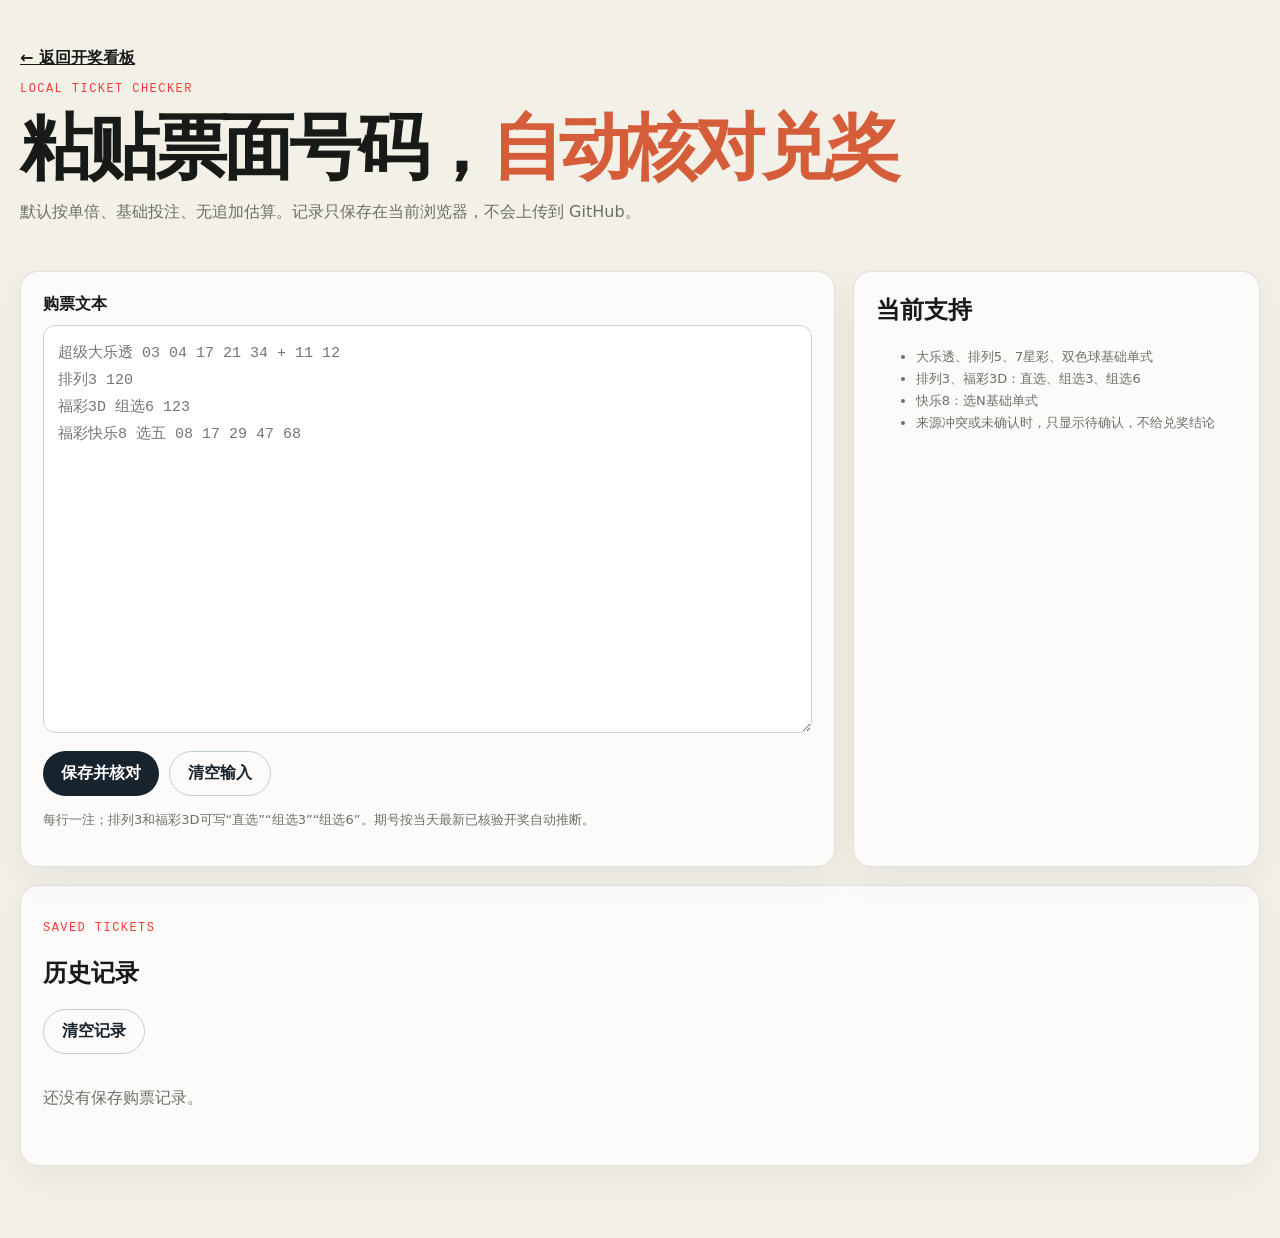
==== docs/check/index.html @ d13464f1 "feat: automate daily refresh and add ticket checker" ====
<!doctype html>
<html lang="zh-CN">
<head>
  <meta charset="utf-8">
  <meta name="viewport" content="width=device-width, initial-scale=1">
  <title>兑奖核对｜体彩号码实验室</title>
  <link rel="stylesheet" href="../assets/css/app.css">
  <link rel="stylesheet" href="./check.css">
</head>
<body>
  <main class="shell check-shell">
    <header class="check-hero">
      <a class="back-link" href="../">← 返回开奖看板</a>
      <p class="section-label">LOCAL TICKET CHECKER</p>
      <h1>粘贴票面号码，<em>自动核对兑奖</em></h1>
      <p>默认按单倍、基础投注、无追加估算。记录只保存在当前浏览器，不会上传到 GitHub。</p>
    </header>
    <section class="checker-grid">
      <form id="ticket-form" class="panel">
        <label for="ticket-input">购票文本</label>
        <textarea id="ticket-input" rows="14" placeholder="超级大乐透 03 04 17 21 34 + 11 12&#10;排列3 120&#10;福彩3D 组选6 123&#10;福彩快乐8 选五 08 17 29 47 68"></textarea>
        <div class="form-actions"><button type="submit">保存并核对</button><button id="clear-input" type="button" class="ghost">清空输入</button></div>
        <p class="hint">每行一注；排列3和福彩3D可写“直选”“组选3”“组选6”。期号按当天最新已核验开奖自动推断。</p>
      </form>
      <section class="panel rules"><h2>当前支持</h2><ul><li>大乐透、排列5、7星彩、双色球基础单式</li><li>排列3、福彩3D：直选、组选3、组选6</li><li>快乐8：选N基础单式</li><li>来源冲突或未确认时，只显示待确认，不给兑奖结论</li></ul></section>
    </section>
    <section class="panel"><div class="section-head"><div><p class="section-label">SAVED TICKETS</p><h2>历史记录</h2></div><button id="clear-history" class="ghost" type="button">清空记录</button></div><div id="results" class="results"></div></section>
  </main>
  <script src="./check.js"></script>
</body>
</html>
---- docs/assets/css/app.css ----
:root {
  --ink: #171a17;
  --paper: #f3f0e8;
  --card: rgba(255,255,255,.72);
  --muted: #6b7069;
  --line: rgba(23,26,23,.16);
  --red: #ed3f36;
  --blue: #225bd6;
  --acid: #dfff54;
  --ticai-accent: #225bd6;
  --ticai-soft: rgba(34,91,214,.10);
  --fucai-accent: #d34b2f;
  --fucai-soft: rgba(211,75,47,.11);
}

* { box-sizing: border-box; }
html { scroll-behavior: smooth; }
body {
  margin: 0;
  color: var(--ink);
  background: var(--paper);
  font-family: "Noto Sans SC", system-ui, sans-serif;
  min-height: 100vh;
  overflow-x: hidden;
}

button, a { font: inherit; }
.sr-only { position: absolute; width: 1px; height: 1px; padding: 0; margin: -1px; overflow: hidden; clip: rect(0, 0, 0, 0); white-space: nowrap; border: 0; }
.ambient { position: fixed; z-index: -1; border-radius: 999px; filter: blur(90px); opacity: .25; }
.ambient-a { width: 420px; height: 420px; background: #ff755d; top: -120px; right: -100px; }
.ambient-b { width: 500px; height: 500px; background: #80a7ff; bottom: 5%; left: -260px; }
.shell { width: min(1280px, calc(100% - 40px)); margin: 0 auto; }

.hero { padding: 30px 0 54px; border-bottom: 1px solid var(--line); }
.hero-top { display: flex; align-items: center; justify-content: space-between; gap: 24px; }
.brand { display: flex; align-items: center; gap: 12px; font: 500 12px/1 "DM Mono", monospace; letter-spacing: .15em; }
.brand-mark { display: grid; place-items: center; width: 31px; height: 31px; color: white; background: var(--ink); border-radius: 50%; font: 900 16px/1 "Noto Sans SC"; }
.theme-nav { display: flex; flex-wrap: wrap; justify-content: flex-end; gap: 9px; }
.theme-nav a { padding: 11px 15px; color: var(--ink); background: rgba(255,255,255,.62); border: 1px solid var(--line); border-radius: 10px; text-decoration: none; font-size: 13px; font-weight: 800; transition: color .18s, background .18s, border-color .18s, transform .18s; }
.theme-nav a[href*="fc3d"], .theme-nav a[href*="ssq"], .theme-nav a[href*="kl8"] { border-color: rgba(211,75,47,.34); }
.theme-nav a[href*="dlt"], .theme-nav a[href*="pl3"], .theme-nav a[href*="pl5"], .theme-nav a[href*="qxc"] { border-color: rgba(34,91,214,.32); }
.theme-nav a[href*="fc3d"]:hover, .theme-nav a[href*="ssq"]:hover, .theme-nav a[href*="kl8"]:hover { color: white; background: var(--fucai-accent); border-color: var(--fucai-accent); transform: translateY(-2px); }
.theme-nav a[href*="dlt"]:hover, .theme-nav a[href*="pl3"]:hover, .theme-nav a[href*="pl5"]:hover, .theme-nav a[href*="qxc"]:hover { color: white; background: var(--ticai-accent); border-color: var(--ticai-accent); transform: translateY(-2px); }
.theme-nav a:hover { color: white; background: var(--blue); border-color: var(--blue); transform: translateY(-2px); }
.theme-nav a:focus-visible { outline: 3px solid var(--blue); outline-offset: 2px; }
.hero-grid { display: grid; grid-template-columns: 1.55fr .7fr; align-items: end; gap: 80px; margin-top: 54px; }
.kicker, .section-label { font: 500 12px/1.4 "DM Mono", monospace; letter-spacing: .12em; color: var(--red); }
h1 { margin: 15px 0 0; font-size: clamp(48px, 7.4vw, 104px); line-height: .98; letter-spacing: -.065em; font-weight: 900; }
h1 em { color: var(--blue); font-style: normal; }
.hero-aside { font-size: 15px; line-height: 1.8; color: var(--muted); padding-bottom: 6px; }
.hero-aside p:first-child { color: var(--ink); font-weight: 700; }
.sync-pill { display: inline-flex; align-items: center; gap: 9px; margin-top: 12px; padding: 8px 12px; border: 1px solid var(--line); border-radius: 99px; font: 500 11px/1 "DM Mono", monospace; }
.sync-pill span { width: 7px; height: 7px; background: #28a66a; border-radius: 50%; box-shadow: 0 0 0 4px rgba(40,166,106,.12); }

.number-roller { display: grid; grid-template-columns: .82fr 1.18fr; gap: 56px; align-items: stretch; padding: 42px 0; border-bottom: 1px solid var(--line); }
.roller-copy { display: flex; flex-direction: column; justify-content: center; padding: 12px 0; }
.roller-copy h2 { margin: 14px 0 18px; font-size: clamp(38px, 5vw, 70px); line-height: 1.02; letter-spacing: -.055em; }
.roller-copy > p:last-child { max-width: 410px; margin: 0; color: var(--muted); font-size: 14px; line-height: 1.8; }
.roller-machine { position: relative; overflow: hidden; padding: 22px; color: var(--ink); background: var(--card); border: 1px solid var(--line); border-radius: 22px; box-shadow: 0 20px 60px rgba(40,38,30,.06); backdrop-filter: blur(18px); }
.roller-machine::after { content: ""; position: absolute; width: 210px; height: 210px; right: -80px; top: -110px; border-radius: 50%; background: #ff755d; filter: blur(42px); opacity: .24; pointer-events: none; }
.roller-topline { position: relative; z-index: 1; display: flex; align-items: center; justify-content: space-between; color: var(--muted); font: 500 10px/1 "DM Mono", monospace; letter-spacing: .13em; }
.roller-light { width: 8px; height: 8px; background: #28a66a; border-radius: 50%; box-shadow: 0 0 0 5px rgba(40,166,106,.12); }
.digit-window { position: relative; z-index: 1; display: grid; grid-template-columns: repeat(3, minmax(0,1fr)); gap: 12px; margin: 25px 0 18px; }
.digit { position: relative; display: grid; place-items: center; min-width: 0; aspect-ratio: 1 / 1.05; overflow: hidden; color: var(--blue); background: rgba(255,255,255,.8); border: 1px solid var(--line); border-radius: 14px; font: 500 clamp(54px, 8vw, 102px)/1 "DM Mono", monospace; font-variant-numeric: tabular-nums; box-shadow: inset 0 -8px 20px rgba(34,91,214,.045); }
.digit::before, .digit::after { content: ""; position: absolute; left: 0; width: 100%; height: 1px; background: rgba(23,26,23,.11); }
.digit::before { top: 13%; }
.digit::after { bottom: 13%; }
.digit.spinning { color: var(--red); animation: digit-pulse .12s linear infinite alternate; }
.roll-button { position: relative; z-index: 1; display: flex; align-items: center; justify-content: space-between; width: 100%; padding: 15px 17px; color: white; background: var(--blue); border: 0; border-radius: 10px; cursor: pointer; font-weight: 900; transition: transform .18s, background .18s; }
.roll-button:hover { transform: translateY(-2px); background: var(--ink); }
.roll-button:focus-visible { outline: 3px solid var(--ink); outline-offset: 3px; }
.roll-button:disabled { cursor: wait; transform: none; opacity: .72; }
.roller-note { position: relative; z-index: 1; margin: 13px 0 0; color: var(--muted); text-align: center; font: 500 10px/1.4 "DM Mono", monospace; letter-spacing: .08em; }
@keyframes digit-pulse { from { transform: translateY(-2px); opacity: .62; } to { transform: translateY(2px); opacity: 1; } }

.notice { margin: 22px 0; padding: 13px 16px; border: 1px solid var(--line); border-radius: 10px; color: var(--muted); font-size: 13px; }
.daily-results { padding: 42px 0; border-bottom: 1px solid var(--line); }
.daily-results-head { display: flex; align-items: end; justify-content: space-between; gap: 24px; margin-bottom: 20px; }
.daily-results-head h2 { margin: 10px 0 0; font-size: clamp(34px, 4.8vw, 62px); line-height: 1.05; letter-spacing: -.055em; }
.daily-results-list { display: grid; grid-template-columns: repeat(3, minmax(0, 1fr)); gap: 10px; }
.daily-result { display: grid; grid-template-columns: 1fr auto; gap: 8px 12px; align-items: center; padding: 17px 18px; background: var(--card); border: 1px solid var(--line); border-radius: 13px; }
.daily-result-name { font-size: 13px; font-weight: 900; }
.daily-result-value { grid-column: 1 / 3; min-width: 0; font: 500 17px/1.4 "DM Mono", monospace; letter-spacing: .04em; white-space: normal; overflow-wrap: anywhere; word-break: break-word; }
.daily-result-copy { grid-column: 2; grid-row: 1; padding: 4px 0; color: var(--blue); background: none; border: 0; cursor: pointer; font-size: 12px; font-weight: 800; }
.daily-result-copy:hover { color: var(--red); }
.draw-board { padding: 42px 0; border-bottom: 1px solid var(--line); }
.draw-board-head { display: flex; align-items: end; justify-content: space-between; gap: 24px; margin-bottom: 20px; }
.draw-board-head h2 { margin: 10px 0 0; font-size: clamp(34px, 4.8vw, 62px); line-height: 1.05; letter-spacing: -.055em; }
.draw-board-note { max-width: 430px; margin: 0; color: var(--muted); font-size: 13px; line-height: 1.75; }
.draw-board-legend { display: flex; flex-wrap: wrap; gap: 12px; margin: 14px 0 20px; color: var(--muted); font: 700 11px/1.3 "DM Mono", monospace; }
.draw-board-legend span { display: inline-flex; align-items: center; gap: 6px; }
.legend-dot { width: 8px; height: 8px; border-radius: 50%; }
.legend-ticai { background: var(--ticai-accent); }
.legend-fucai { background: var(--fucai-accent); }
.legend-today { background: var(--red); }
.draw-board-table-wrap { overflow-x: auto; background: var(--card); border: 1px solid var(--line); border-radius: 14px; }
.draw-board-table { width: 100%; min-width: 760px; border-collapse: collapse; }
.draw-board-table th, .draw-board-table td { padding: 16px 18px; text-align: left; border-bottom: 1px solid var(--line); }
.draw-board-table th { color: var(--muted); background: rgba(23,26,23,.035); font: 700 10px/1.3 "DM Mono", monospace; letter-spacing: .08em; }
.draw-board-table tbody tr:last-child td { border-bottom: 0; }
.draw-board-table tbody tr { transition: background .18s; }
.draw-board-table tbody tr:hover { background: rgba(26,95,255,.045); }
.draw-board-table tbody tr.sector-fucai:hover { background: var(--fucai-soft); }
.draw-board-game { display: grid; gap: 8px; color: inherit; text-decoration: none; }
.draw-board-game strong { font-size: 16px; }
.draw-board-index { color: var(--red); font: 500 10px/1 "DM Mono", monospace; letter-spacing: .1em; }
.draw-board-table time { color: var(--blue); font-size: 14px; font-weight: 900; line-height: 1.5; }
.draw-board-table tr.sector-fucai time { color: var(--fucai-accent); }
.draw-board-table tr.sector-ticai time { color: var(--ticai-accent); }
.draw-board-table .is-today-draw { background: rgba(26,95,255,.06); }
.draw-time-tags { display: flex; flex-wrap: wrap; align-items: center; gap: 6px; margin-bottom: 7px; }
.draw-sector-badge, .draw-today-badge { display: inline-block; padding: 4px 7px; border-radius: 999px; color: #fff; font: 800 10px/1 "DM Mono", monospace; letter-spacing: .04em; vertical-align: middle; }
.draw-sector-badge { background: var(--ticai-accent); }
.sector-fucai .draw-sector-badge { background: var(--fucai-accent); }
.draw-today-badge { background: var(--red); }
.draw-board-issue { font: 700 13px/1.4 "DM Mono", monospace; }
.draw-board-schedule { color: var(--muted); font-size: 11px; }
.draw-board-refresh { margin: 10px 2px 0; color: var(--muted); font-size: 11px; }
.games { display: grid; grid-template-columns: repeat(2, minmax(0, 1fr)); grid-auto-rows: 1fr; gap: 14px; padding-bottom: 54px; }
.game-card { display: flex; flex-direction: column; min-width: 0; background: var(--card); border: 1px solid var(--line); border-radius: 18px; overflow: hidden; backdrop-filter: blur(18px); box-shadow: 0 20px 60px rgba(40,38,30,.04); }
.game-card { border-top: 4px solid var(--ticai-accent); }
.game-card.sector-fucai { border-top-color: var(--fucai-accent); }
.game-card.sector-ticai .game-head { background: linear-gradient(135deg, var(--ticai-soft), transparent 65%); }
.game-card.sector-fucai .game-head { background: linear-gradient(135deg, var(--fucai-soft), transparent 65%); }
.game-head { padding: 22px; border-bottom: 1px solid var(--line); }
.game-index { display: flex; justify-content: space-between; color: var(--muted); font: 500 11px/1 "DM Mono", monospace; }
.game-head h2 { margin: 28px 0 8px; font-size: 27px; letter-spacing: -.04em; }
.draw-time { display: grid; grid-template-columns: auto 1fr; align-items: center; gap: 5px 10px; margin: 0; color: var(--blue); }
.game-card.sector-ticai .draw-time, .game-card.sector-ticai .detail-link span { color: var(--ticai-accent); }
.game-card.sector-fucai .draw-time, .game-card.sector-fucai .detail-link span { color: var(--fucai-accent); }
.game-card.sector-ticai .draw-time::before { background: var(--ticai-accent); }
.game-card.sector-fucai .draw-time::before { background: var(--fucai-accent); }
.draw-time::before { content: ""; width: 7px; height: 7px; border-radius: 50%; background: var(--blue); }
.draw-time > .draw-sector-badge, .draw-time > .draw-today-badge { grid-column: 2; justify-self: start; }
.draw-time span:first-child { grid-column: 2; color: var(--muted); font-size: 10px; font-weight: 700; letter-spacing: .08em; }
.draw-time time { grid-column: 2; font-size: 14px; font-weight: 900; }
.schedule { margin: 7px 0 0 14px; color: var(--muted); font-size: 11px; }
.detail-link { display: inline-flex; align-items: center; gap: 6px; margin: 14px 0 0 14px; color: var(--ink); font-size: 12px; font-weight: 700; text-decoration: none; border-bottom: 1px solid var(--ink); }
.detail-link span { color: var(--blue); }
.detail-link:hover { color: var(--blue); border-color: var(--blue); }
.latest { margin-top: 20px; padding: 14px; background: rgba(23,26,23,.045); border-radius: 10px; }
.meta { color: var(--muted); font-size: 11px; }
.latest-number { margin-top: 7px; font: 500 17px/1.4 "DM Mono", monospace; letter-spacing: .04em; }
.candidates { padding: 9px 22px 6px; }
.candidate { display: grid; grid-template-columns: 27px minmax(0,1fr) auto; align-items: center; gap: 7px; padding: 14px 0; border-bottom: 1px solid var(--line); }
.candidate:last-child { border: 0; }
.rank { color: var(--muted); font: 500 11px/1 "DM Mono", monospace; }
.candidate-main { display: grid; gap: 5px; min-width: 0; }
.candidate-number { overflow: hidden; text-overflow: ellipsis; white-space: nowrap; font: 500 15px/1.3 "DM Mono", monospace; letter-spacing: .015em; }
.candidate-label { color: var(--muted); font-size: 10px; }
.score { color: var(--red); font: 500 11px/1 "DM Mono", monospace; white-space: nowrap; }
.copy-one { grid-column: 2 / 4; justify-self: start; padding: 0; color: var(--muted); background: none; border: 0; cursor: pointer; font-size: 11px; transition: color .2s; }
.copy-one:hover { color: var(--blue); }
.copy-all { min-height: 58px; margin: auto 22px 22px; padding: 17px 20px; border: 1px solid var(--ink); border-radius: 12px; color: white; background: var(--ink); cursor: pointer; font-size: 16px; font-weight: 900; transition: transform .18s, background .18s; }
.copy-all:hover { transform: translateY(-2px); background: var(--blue); border-color: var(--blue); }

.method { display: grid; grid-template-columns: 1fr 1fr; gap: 80px; padding: 72px 0; border-top: 1px solid var(--line); }
.method h2 { margin: 18px 0 0; font-size: clamp(36px, 5vw, 68px); line-height: 1.05; letter-spacing: -.055em; }
.method > div:last-child { color: var(--muted); line-height: 1.8; }
.source-line { font-size: 13px; }
.sources { display: flex; flex-wrap: wrap; gap: 8px; margin-top: 20px; }
.sources a { padding: 7px 10px; color: var(--ink); border: 1px solid var(--line); border-radius: 99px; font-size: 11px; text-decoration: none; }
.sources a:hover { border-color: var(--blue); color: var(--blue); }
footer { display: flex; justify-content: space-between; padding: 24px 0 36px; border-top: 1px solid var(--line); color: var(--muted); font-size: 11px; }
.toast { position: fixed; right: 22px; bottom: 22px; z-index: 5; padding: 12px 16px; color: white; background: var(--ink); border-radius: 9px; opacity: 0; transform: translateY(10px); pointer-events: none; transition: .2s; font-size: 13px; }
.toast.show { opacity: 1; transform: translateY(0); }

@media (max-width: 920px) {
  .hero-top { align-items: flex-start; flex-direction: column; }
  .theme-nav { width: 100%; display: grid; grid-template-columns: repeat(4, minmax(0, 1fr)); }
  .theme-nav a { text-align: center; }
  .hero-grid, .number-roller, .method { grid-template-columns: 1fr; gap: 32px; }
  .games { grid-template-columns: 1fr; }
  .daily-results-list { grid-template-columns: repeat(2, minmax(0, 1fr)); }
}
@media (max-width: 560px) {
  .shell { width: min(100% - 24px, 1280px); }
  .hero { padding-top: 18px; }
  .theme-nav { grid-template-columns: repeat(2, minmax(0, 1fr)); }
  .hero-grid { margin-top: 42px; }
  h1 { font-size: 49px; }
  .number-roller { padding: 34px 0; gap: 24px; }
  .draw-board-head { display: block; }
  .draw-board-note { margin-top: 12px; }
  .daily-results-head { display: block; }
  .daily-results-list { grid-template-columns: 1fr; }
  .draw-board-table th, .draw-board-table td { padding: 14px; }
  .roller-copy h2 { font-size: 42px; }
  .roller-machine { padding: 16px; border-radius: 17px; }
  .digit-window { gap: 8px; margin-top: 20px; }
  .digit { border-radius: 10px; font-size: clamp(52px, 20vw, 84px); }
  .candidate { grid-template-columns: 22px minmax(0,1fr) auto; }
  .candidate-number { font-size: 13px; }
  footer { gap: 20px; }
}

@media (prefers-reduced-motion: reduce) {
  .digit.spinning { animation: none; }
  .roll-button { transition: none; }
}
---- docs/check/check.css ----
.check-shell{padding-bottom:72px}.check-hero{padding:48px 0 28px}.check-hero h1{font-size:clamp(34px,6vw,72px);margin:14px 0}.check-hero em{color:var(--accent,#d65d3a);font-style:normal}.check-hero p:not(.section-label){max-width:680px;color:var(--muted);line-height:1.8}.back-link{color:var(--ink);font-weight:700}.checker-grid{display:grid;grid-template-columns:2fr 1fr;gap:18px;margin-bottom:18px}.panel{background:rgba(255,255,255,.72);border:1px solid rgba(20,30,40,.12);border-radius:18px;padding:22px;box-shadow:0 12px 35px rgba(20,30,40,.06)}label{display:block;font-weight:800;margin-bottom:10px}textarea{width:100%;box-sizing:border-box;border:1px solid #ccd3d8;border-radius:12px;padding:14px;font:15px/1.8 'DM Mono',monospace;resize:vertical;background:#fff}.form-actions{display:flex;gap:10px;margin-top:14px}button{border:0;border-radius:999px;padding:11px 18px;background:#17232d;color:#fff;font-weight:800;cursor:pointer}.ghost{background:transparent;color:#17232d;border:1px solid #c6cdd1}.hint,.rules li{color:var(--muted);line-height:1.7;font-size:13px}.rules h2{margin-top:0}.results{display:grid;gap:12px}.ticket-card{border:1px solid #dce1e4;border-radius:14px;padding:16px;background:#fff}.ticket-card.pending{border-color:#dfb74b;background:#fffaf0}.ticket-card.win{border-color:#68ad84;background:#f4fff7}.ticket-head{display:flex;justify-content:space-between;gap:12px;align-items:center}.ticket-name{font-weight:900}.ticket-status{font-weight:900}.ticket-meta{color:var(--muted);font-size:13px;margin:7px 0}.ticket-money{font-size:24px;font-weight:900}.ticket-detail{font-size:13px;color:var(--muted)}.empty{color:var(--muted);padding:18px 0}@media(max-width:760px){.checker-grid{grid-template-columns:1fr}.ticket-head{align-items:flex-start;flex-direction:column}}
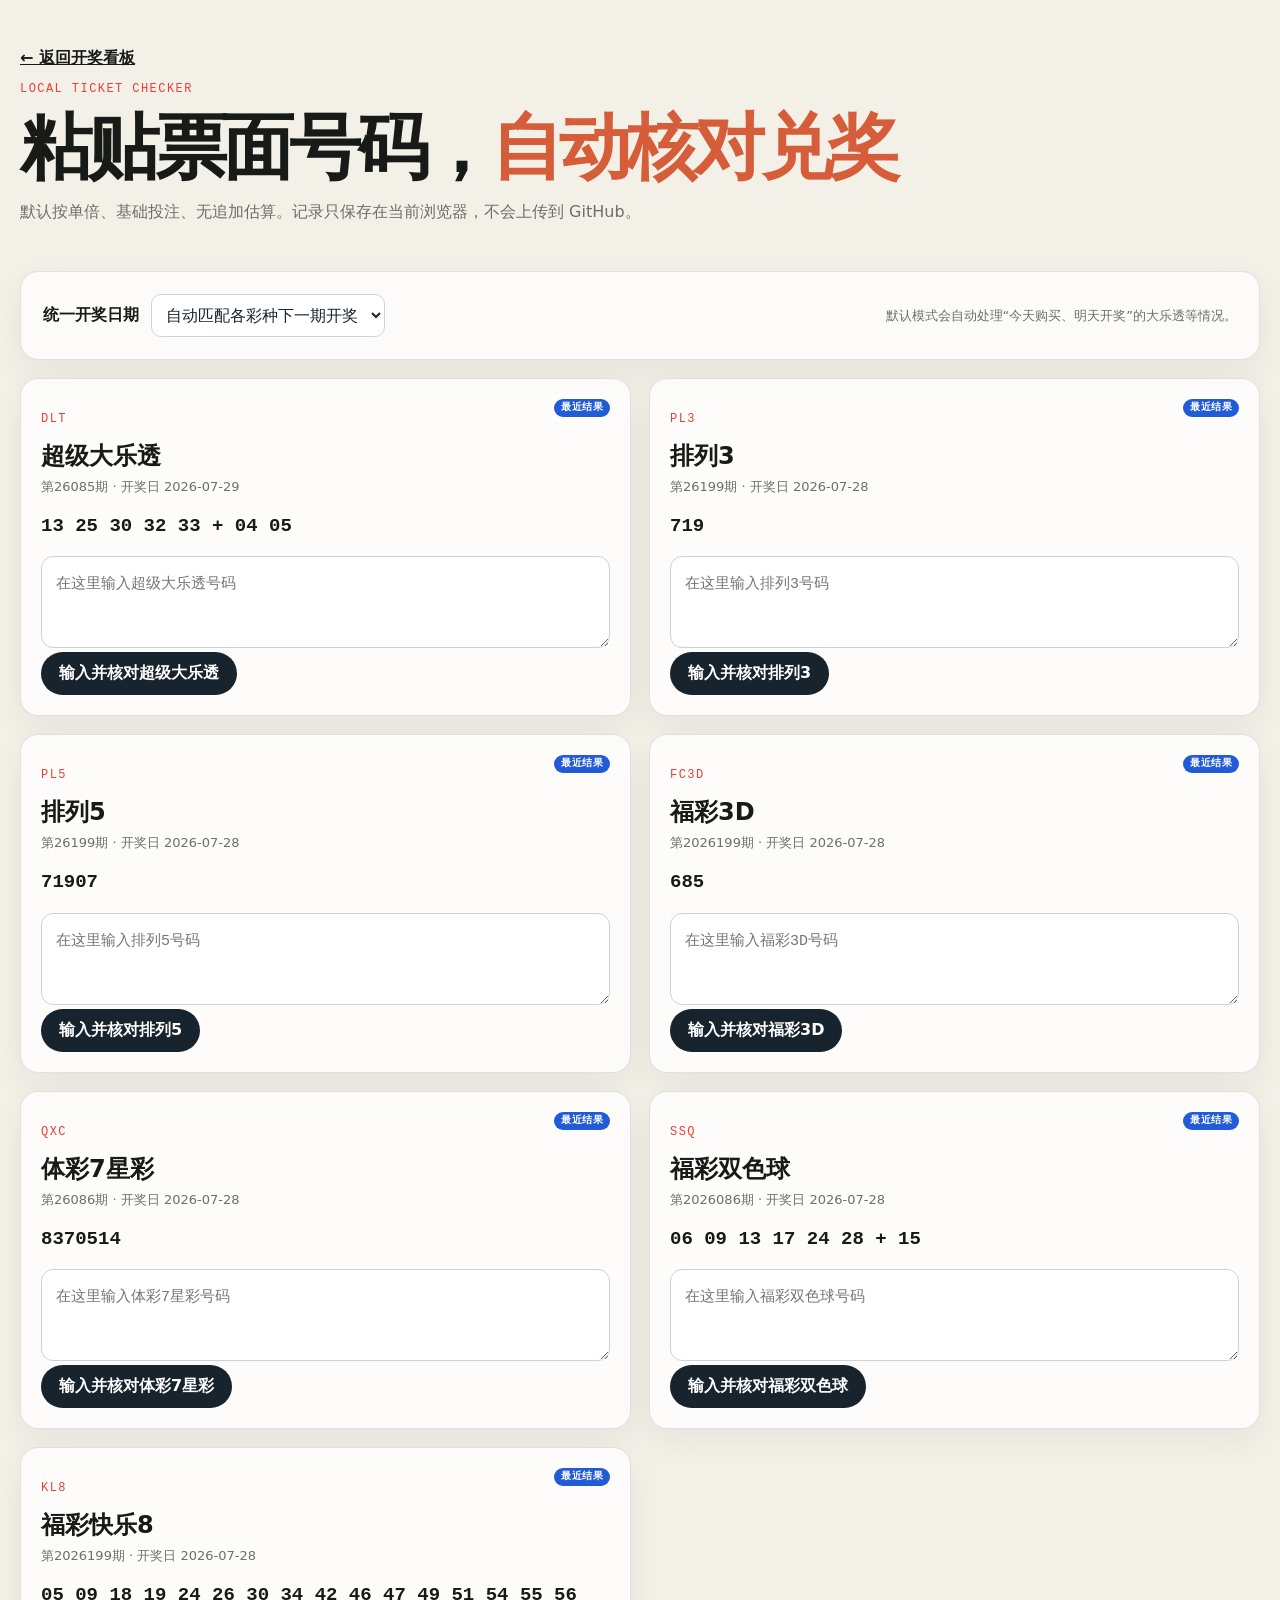
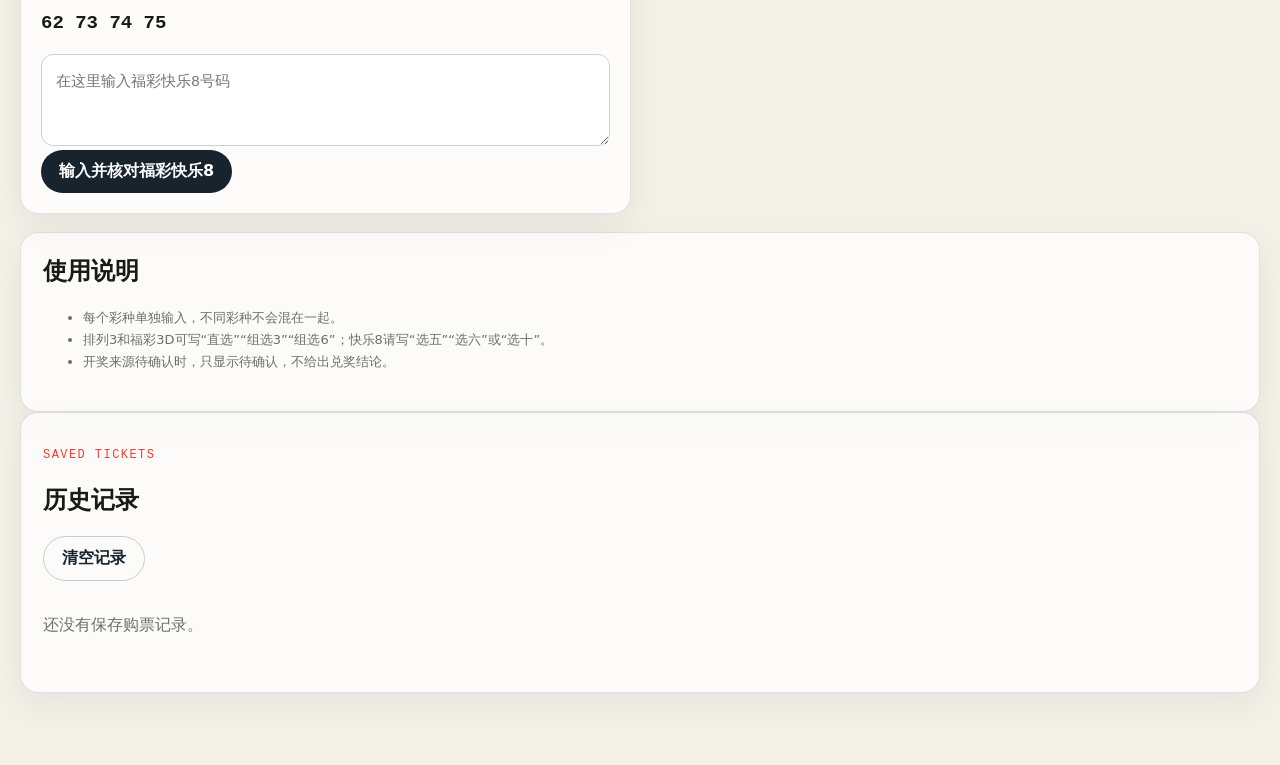
==== commit 11a303ee: "feat: add per-game result and ticket checker cards" ====
--- a/docs/check/index.html
+++ b/docs/check/index.html
@@ -15,15 +15,9 @@
       <h1>粘贴票面号码，<em>自动核对兑奖</em></h1>
       <p>默认按单倍、基础投注、无追加估算。记录只保存在当前浏览器，不会上传到 GitHub。</p>
     </header>
-    <section class="checker-grid">
-      <form id="ticket-form" class="panel">
-        <label for="ticket-input">购票文本</label>
-        <textarea id="ticket-input" rows="14" placeholder="超级大乐透 03 04 17 21 34 + 11 12&#10;排列3 120&#10;福彩3D 组选6 123&#10;福彩快乐8 选五 08 17 29 47 68"></textarea>
-        <div class="form-actions"><button type="submit">保存并核对</button><button id="clear-input" type="button" class="ghost">清空输入</button></div>
-        <p class="hint">每行一注；排列3和福彩3D可写“直选”“组选3”“组选6”。期号按当天最新已核验开奖自动推断。</p>
-      </form>
-      <section class="panel rules"><h2>当前支持</h2><ul><li>大乐透、排列5、7星彩、双色球基础单式</li><li>排列3、福彩3D：直选、组选3、组选6</li><li>快乐8：选N基础单式</li><li>来源冲突或未确认时，只显示待确认，不给兑奖结论</li></ul></section>
-    </section>
+    <section class="panel date-panel"><label for="draw-date-mode">统一开奖日期</label><select id="draw-date-mode"><option value="auto">自动匹配各彩种下一期开奖</option><option value="today">今天</option><option value="tomorrow">明天</option><option value="custom">自定义日期</option></select><input id="custom-draw-date" type="date" hidden><p class="hint">默认模式会自动处理“今天购买、明天开奖”的大乐透等情况。</p></section>
+    <section id="game-checkers" class="game-checkers"></section>
+    <section class="panel rules"><h2>使用说明</h2><ul><li>每个彩种单独输入，不同彩种不会混在一起。</li><li>排列3和福彩3D可写“直选”“组选3”“组选6”；快乐8请写“选五”“选六”或“选十”。</li><li>开奖来源待确认时，只显示待确认，不给出兑奖结论。</li></ul></section>
     <section class="panel"><div class="section-head"><div><p class="section-label">SAVED TICKETS</p><h2>历史记录</h2></div><button id="clear-history" class="ghost" type="button">清空记录</button></div><div id="results" class="results"></div></section>
   </main>
   <script src="./check.js"></script>
--- a/docs/check/check.css
+++ b/docs/check/check.css
@@ -1 +1,2 @@
-.check-shell{padding-bottom:72px}.check-hero{padding:48px 0 28px}.check-hero h1{font-size:clamp(34px,6vw,72px);margin:14px 0}.check-hero em{color:var(--accent,#d65d3a);font-style:normal}.check-hero p:not(.section-label){max-width:680px;color:var(--muted);line-height:1.8}.back-link{color:var(--ink);font-weight:700}.checker-grid{display:grid;grid-template-columns:2fr 1fr;gap:18px;margin-bottom:18px}.panel{background:rgba(255,255,255,.72);border:1px solid rgba(20,30,40,.12);border-radius:18px;padding:22px;box-shadow:0 12px 35px rgba(20,30,40,.06)}label{display:block;font-weight:800;margin-bottom:10px}textarea{width:100%;box-sizing:border-box;border:1px solid #ccd3d8;border-radius:12px;padding:14px;font:15px/1.8 'DM Mono',monospace;resize:vertical;background:#fff}.form-actions{display:flex;gap:10px;margin-top:14px}button{border:0;border-radius:999px;padding:11px 18px;background:#17232d;color:#fff;font-weight:800;cursor:pointer}.ghost{background:transparent;color:#17232d;border:1px solid #c6cdd1}.hint,.rules li{color:var(--muted);line-height:1.7;font-size:13px}.rules h2{margin-top:0}.results{display:grid;gap:12px}.ticket-card{border:1px solid #dce1e4;border-radius:14px;padding:16px;background:#fff}.ticket-card.pending{border-color:#dfb74b;background:#fffaf0}.ticket-card.win{border-color:#68ad84;background:#f4fff7}.ticket-head{display:flex;justify-content:space-between;gap:12px;align-items:center}.ticket-name{font-weight:900}.ticket-status{font-weight:900}.ticket-meta{color:var(--muted);font-size:13px;margin:7px 0}.ticket-money{font-size:24px;font-weight:900}.ticket-detail{font-size:13px;color:var(--muted)}.empty{color:var(--muted);padding:18px 0}@media(max-width:760px){.checker-grid{grid-template-columns:1fr}.ticket-head{align-items:flex-start;flex-direction:column}}
+.check-shell{padding-bottom:72px}.check-hero{padding:48px 0 28px}.check-hero h1{font-size:clamp(34px,6vw,72px);margin:14px 0}.check-hero em{color:var(--accent,#d65d3a);font-style:normal}.check-hero p:not(.section-label){max-width:680px;color:var(--muted);line-height:1.8}.back-link{color:var(--ink);font-weight:700}.checker-grid{display:grid;grid-template-columns:2fr 1fr;gap:18px;margin-bottom:18px}.panel{background:rgba(255,255,255,.72);border:1px solid rgba(20,30,40,.12);border-radius:18px;padding:22px;box-shadow:0 12px 35px rgba(20,30,40,.06)}label{display:block;font-weight:800;margin-bottom:10px}textarea{width:100%;box-sizing:border-box;border:1px solid #ccd3d8;border-radius:12px;padding:14px;font:15px/1.8 'DM Mono',monospace;resize:vertical;background:#fff}.form-actions{display:flex;gap:10px;margin-top:14px}button{border:0;border-radius:999px;padding:11px 18px;background:#17232d;color:#fff;font-weight:800;cursor:pointer}.ghost{background:transparent;color:#17232d;border:1px solid #c6cdd1}.hint,.rules li{color:var(--muted);line-height:1.7;font-size:13px}.rules h2{margin-top:0}.results{display:grid;gap:12px}.ticket-card{border:1px solid #dce1e4;border-radius:14px;padding:16px;background:#fff}.ticket-card.pending{border-color:#dfb74b;background:#fffaf0}.ticket-card.win{border-color:#68ad84;background:#f4fff7}.ticket-head{display:flex;justify-content:space-between;gap:12px;align-items:center}.ticket-name{font-weight:900}.ticket-status{font-weight:900}.ticket-meta{color:var(--muted);font-size:13px;margin:7px 0}.ticket-money{font-size:24px;font-weight:900}.ticket-detail{font-size:13px;color:var(--muted)}.empty{color:var(--muted);padding:18px 0}.date-picker{display:grid;grid-template-columns:auto minmax(220px,1fr) auto;gap:10px;align-items:center;margin-top:14px}.date-picker label{margin:0}.date-picker select,.date-picker input{border:1px solid #ccd3d8;border-radius:10px;padding:10px;background:#fff;color:#17232d;font:inherit}.latest-panel{margin-bottom:18px}.latest-results{display:grid;grid-template-columns:repeat(auto-fit,minmax(220px,1fr));gap:10px}.latest-result{border:1px solid #dce1e4;border-radius:12px;padding:14px;background:#fff}.latest-result-name{font-weight:900}.latest-result-meta{color:var(--muted);font-size:12px;margin:5px 0}.latest-result-numbers{font:700 18px/1.5 'DM Mono',monospace}@media(max-width:760px){.checker-grid{grid-template-columns:1fr}.ticket-head{align-items:flex-start;flex-direction:column}.date-picker{grid-template-columns:1fr}.date-picker label{margin-bottom:-4px}}
+.game-checkers{display:grid;grid-template-columns:repeat(2,minmax(0,1fr));gap:18px;margin-bottom:18px}.game-checker{background:rgba(255,255,255,.78);border:1px solid rgba(20,30,40,.12);border-radius:18px;padding:20px;box-shadow:0 12px 35px rgba(20,30,40,.06)}.game-checker h2{margin:0}.game-checker-head{display:flex;justify-content:space-between;gap:12px;align-items:flex-start}.game-checker-meta{color:var(--muted);font-size:13px;margin:6px 0}.game-checker-number{font:800 19px/1.5 'DM Mono',monospace;margin:10px 0 16px}.game-checker textarea{min-height:92px}.game-checker-result{margin-top:12px;padding:12px;border-radius:10px;background:#f4f6f7;font-weight:800}.game-checker-result.pending{background:#fff7df;color:#7e5c00}.game-checker-result.win{background:#eaf8ef;color:#17683b}.game-checker-result.lose{background:#f4f6f7;color:#59646c}.date-panel{display:flex;align-items:center;gap:12px;margin-bottom:18px}.date-panel label{margin:0;white-space:nowrap}.date-panel select,.date-panel input{border:1px solid #ccd3d8;border-radius:10px;padding:10px;background:#fff;color:#17232d;font:inherit}.date-panel .hint{margin:0 0 0 auto}@media(max-width:860px){.game-checkers{grid-template-columns:1fr}}@media(max-width:760px){.date-panel{align-items:stretch;flex-direction:column}.date-panel label{margin:0}}
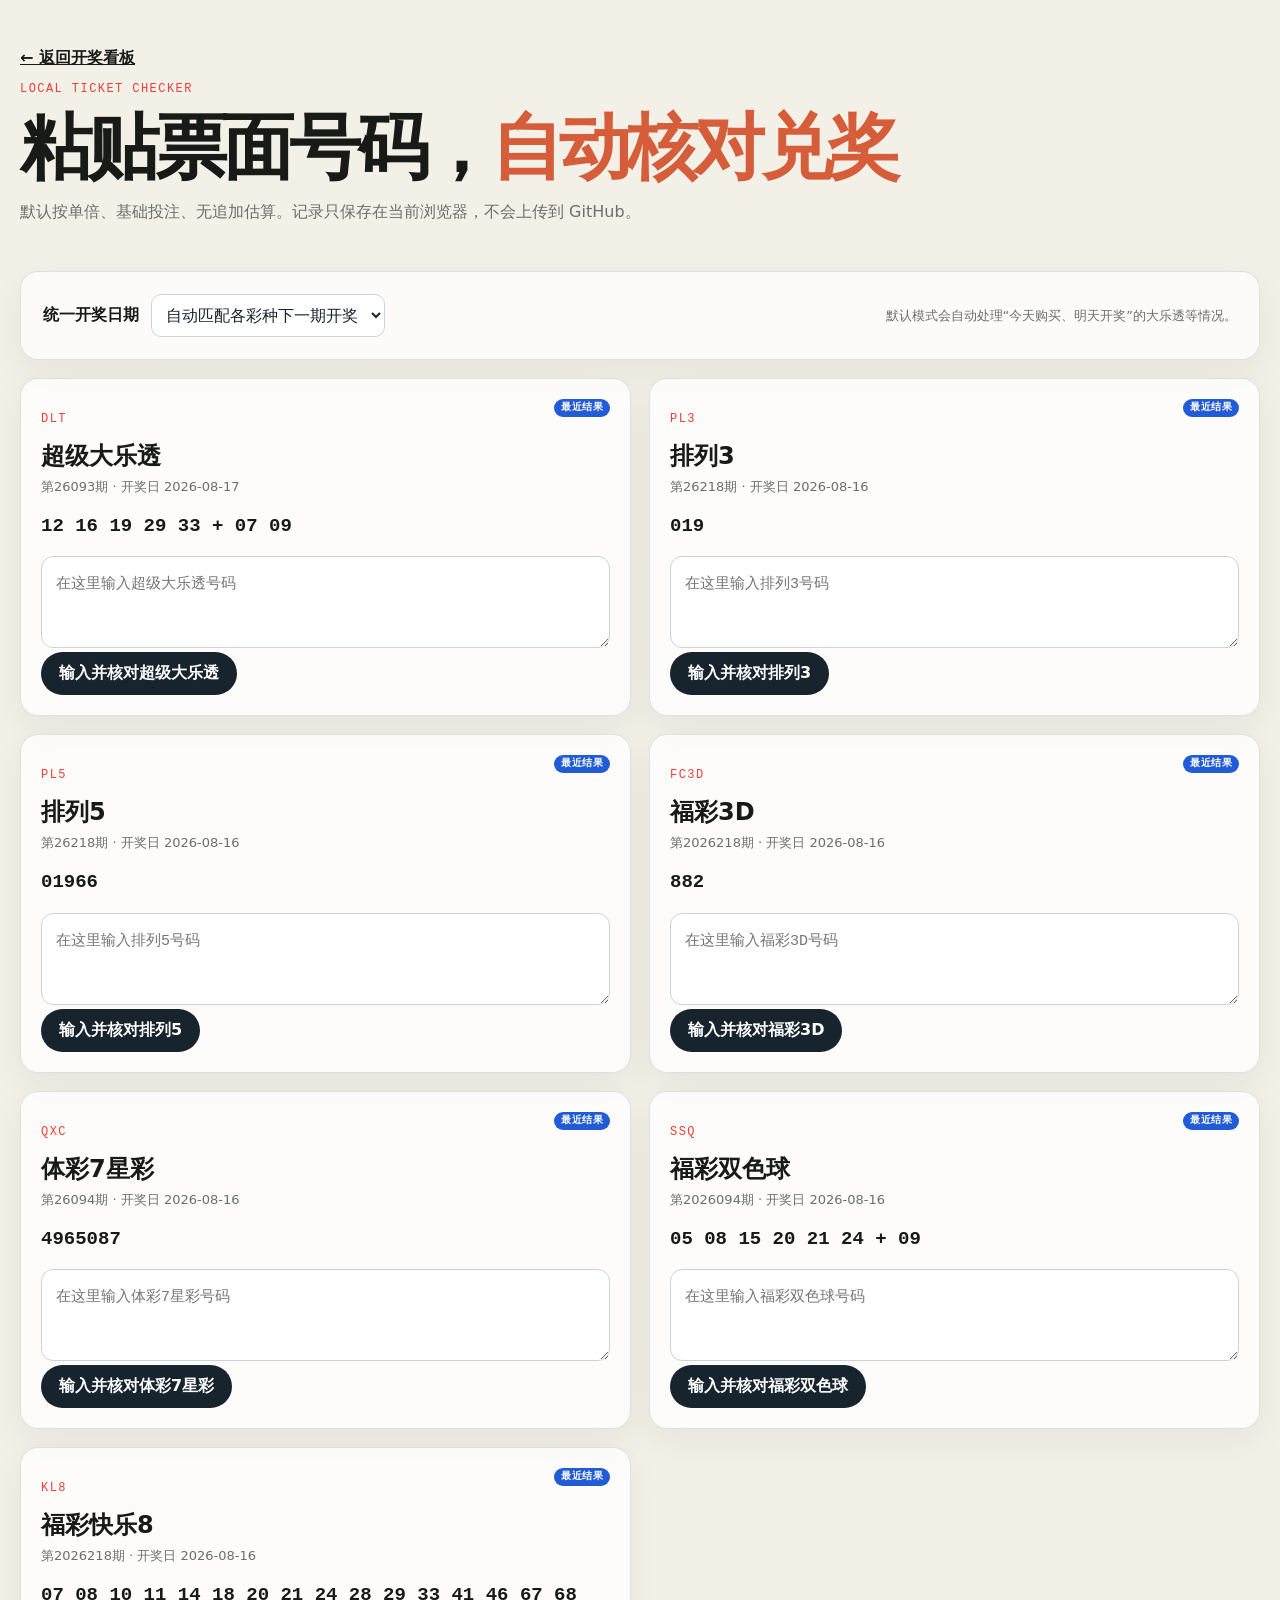
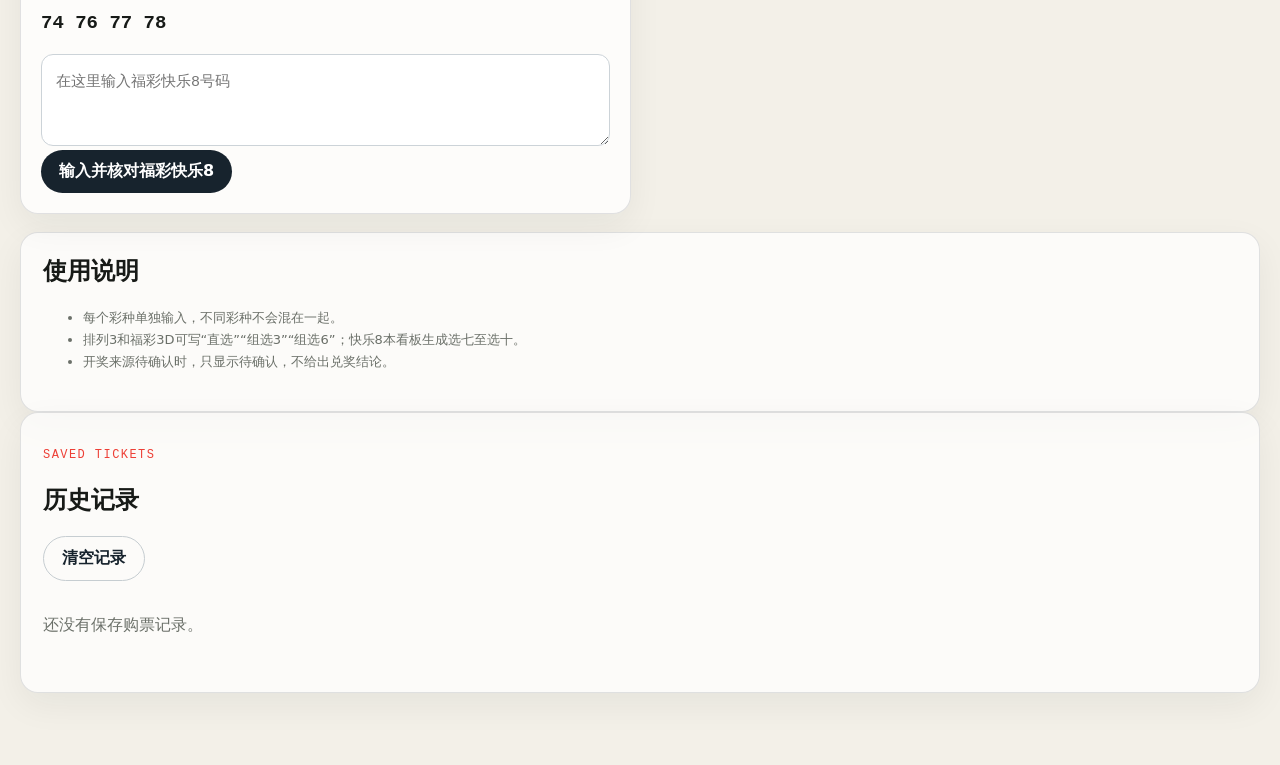
==== commit 68c70f61: "feat(kl8): limit generated plays to pick seven through ten" ====
--- a/docs/check/index.html
+++ b/docs/check/index.html
@@ -17,7 +17,7 @@
     </header>
     <section class="panel date-panel"><label for="draw-date-mode">统一开奖日期</label><select id="draw-date-mode"><option value="auto">自动匹配各彩种下一期开奖</option><option value="today">今天</option><option value="tomorrow">明天</option><option value="custom">自定义日期</option></select><input id="custom-draw-date" type="date" hidden><p class="hint">默认模式会自动处理“今天购买、明天开奖”的大乐透等情况。</p></section>
     <section id="game-checkers" class="game-checkers"></section>
-    <section class="panel rules"><h2>使用说明</h2><ul><li>每个彩种单独输入，不同彩种不会混在一起。</li><li>排列3和福彩3D可写“直选”“组选3”“组选6”；快乐8请写“选五”“选六”或“选十”。</li><li>开奖来源待确认时，只显示待确认，不给出兑奖结论。</li></ul></section>
+    <section class="panel rules"><h2>使用说明</h2><ul><li>每个彩种单独输入，不同彩种不会混在一起。</li><li>排列3和福彩3D可写“直选”“组选3”“组选6”；快乐8本看板生成选七至选十。</li><li>开奖来源待确认时，只显示待确认，不给出兑奖结论。</li></ul></section>
     <section class="panel"><div class="section-head"><div><p class="section-label">SAVED TICKETS</p><h2>历史记录</h2></div><button id="clear-history" class="ghost" type="button">清空记录</button></div><div id="results" class="results"></div></section>
   </main>
   <script src="./check.js"></script>
--- a/docs/assets/css/app.css
+++ b/docs/assets/css/app.css
@@ -141,6 +141,23 @@
 .latest { margin-top: 20px; padding: 14px; background: rgba(23,26,23,.045); border-radius: 10px; }
 .meta { color: var(--muted); font-size: 11px; }
 .latest-number { margin-top: 7px; font: 500 17px/1.4 "DM Mono", monospace; letter-spacing: .04em; }
+.structure-frequency-panel { margin: 16px 14px 0; padding: 12px; border: 1px solid var(--line); border-radius: 12px; background: rgba(255,255,255,.38); }
+.structure-frequency-title { margin-bottom: 8px; color: var(--muted); font-size: 10px; font-weight: 800; letter-spacing: .06em; }
+.structure-frequency { display: grid; grid-template-columns: 52px minmax(0,1fr); gap: 8px; padding: 5px 0; font-size: 11px; }
+.structure-frequency span { color: var(--muted); }
+.structure-frequency strong { color: var(--ink); font-weight: 800; }
+.candidate-zone { border-top: 1px solid var(--line); }
+.candidate-zone.hot-zone { background: rgba(255, 247, 232, .45); }
+.candidate-zone.cold-zone { background: rgba(236, 244, 255, .48); }
+.candidate-zone-title { display: flex; align-items: baseline; justify-content: space-between; padding: 14px 22px 3px; }
+.candidate-zone-title strong { font-size: 13px; }
+.candidate-zone-title span { color: var(--muted); font-size: 10px; }
+.structure-zone { margin-top: 18px; padding: 16px; border: 1px solid var(--line); border-radius: 16px; }
+.structure-zone.hot-zone { background: rgba(255, 247, 232, .45); }
+.structure-zone.cold-zone { background: rgba(236, 244, 255, .48); }
+.zone-title { display: flex; align-items: baseline; justify-content: space-between; gap: 12px; }
+.zone-title h3 { margin: 0; font-size: 18px; }
+.zone-title span { color: var(--muted); font-size: 11px; }
 .candidates { padding: 9px 22px 6px; }
 .candidate { display: grid; grid-template-columns: 27px minmax(0,1fr) auto; align-items: center; gap: 7px; padding: 14px 0; border-bottom: 1px solid var(--line); }
 .candidate:last-child { border: 0; }
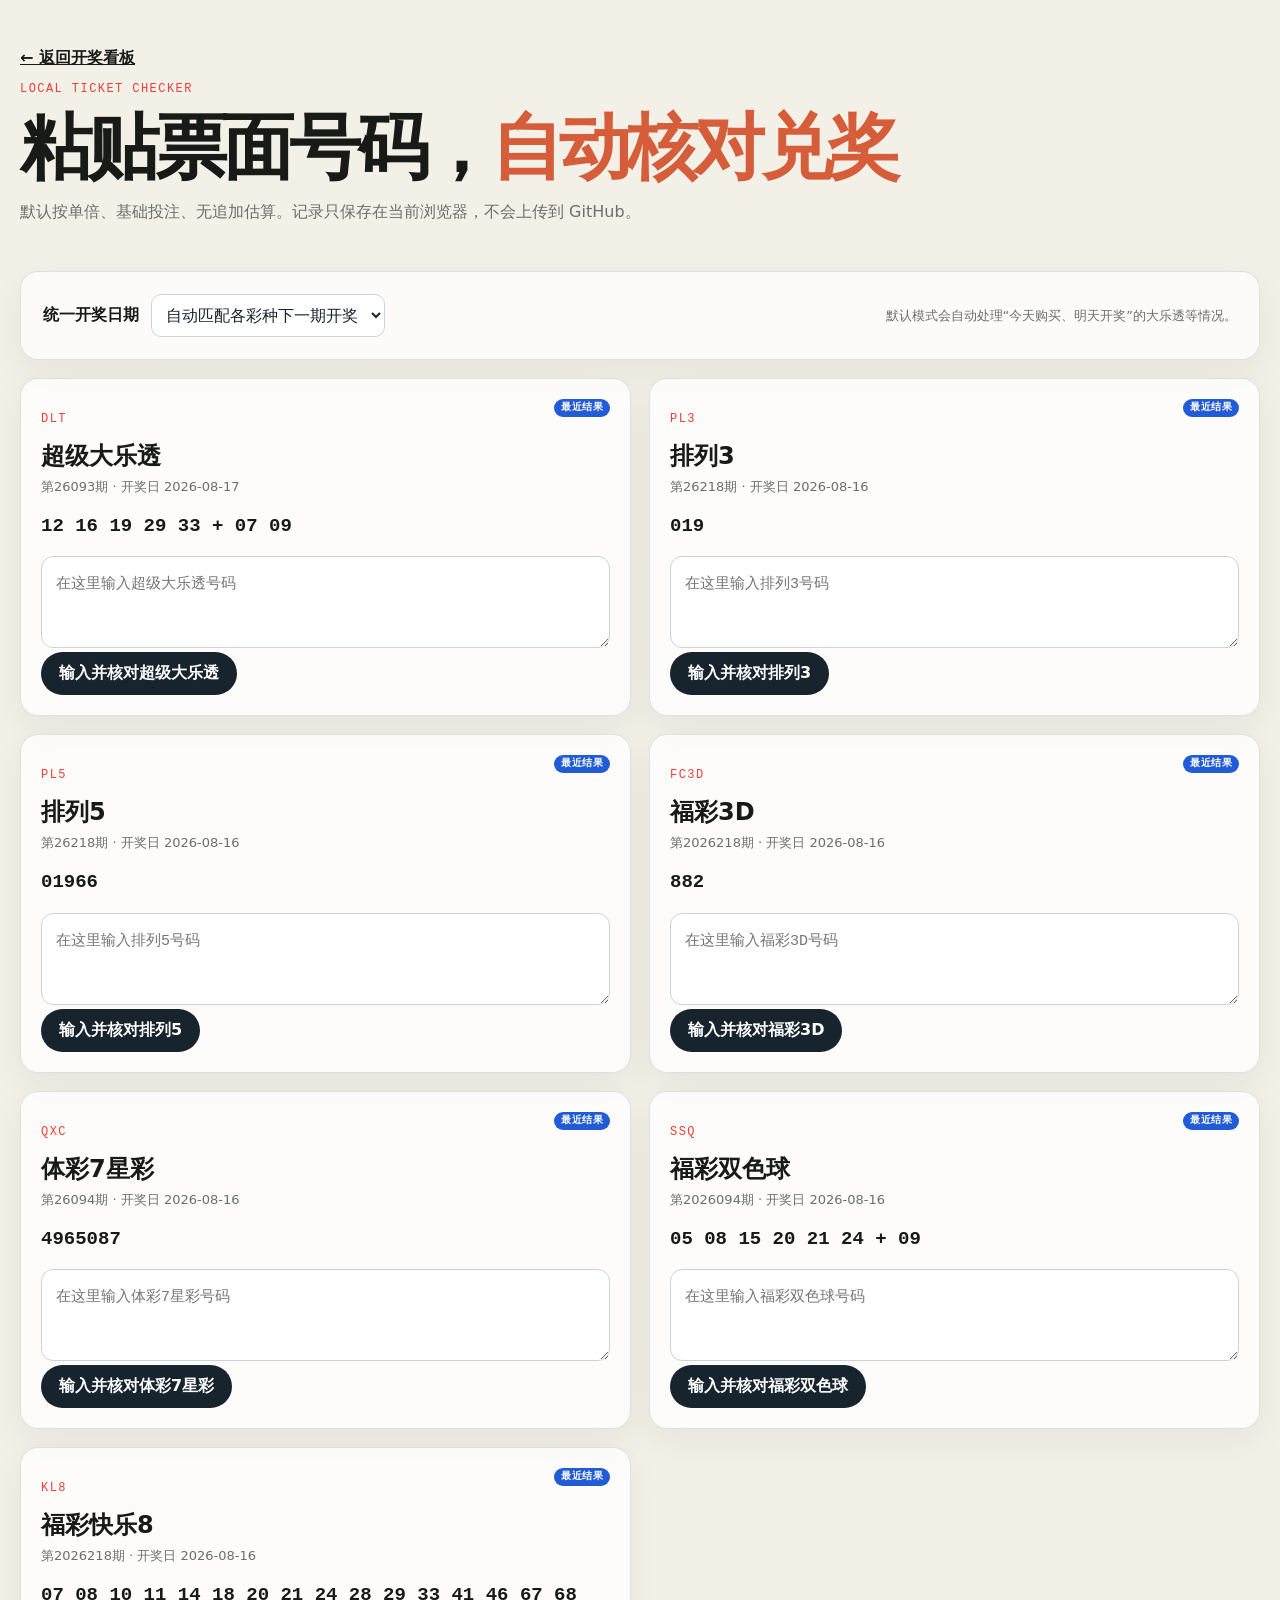
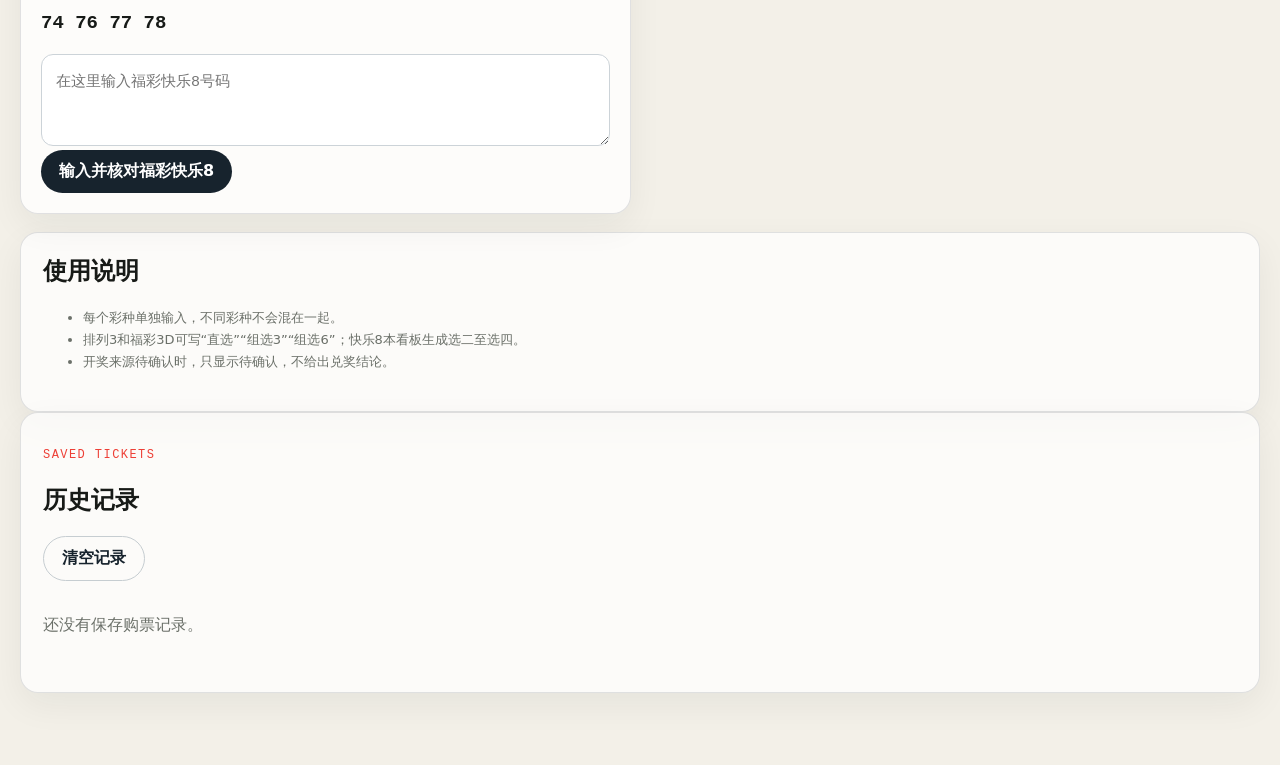
==== commit 3fcd6f12: "feat(kl8): generate five pick two to four tickets" ====
--- a/docs/check/index.html
+++ b/docs/check/index.html
@@ -17,7 +17,7 @@
     </header>
     <section class="panel date-panel"><label for="draw-date-mode">统一开奖日期</label><select id="draw-date-mode"><option value="auto">自动匹配各彩种下一期开奖</option><option value="today">今天</option><option value="tomorrow">明天</option><option value="custom">自定义日期</option></select><input id="custom-draw-date" type="date" hidden><p class="hint">默认模式会自动处理“今天购买、明天开奖”的大乐透等情况。</p></section>
     <section id="game-checkers" class="game-checkers"></section>
-    <section class="panel rules"><h2>使用说明</h2><ul><li>每个彩种单独输入，不同彩种不会混在一起。</li><li>排列3和福彩3D可写“直选”“组选3”“组选6”；快乐8本看板生成选七至选十。</li><li>开奖来源待确认时，只显示待确认，不给出兑奖结论。</li></ul></section>
+    <section class="panel rules"><h2>使用说明</h2><ul><li>每个彩种单独输入，不同彩种不会混在一起。</li><li>排列3和福彩3D可写“直选”“组选3”“组选6”；快乐8本看板生成选二至选四。</li><li>开奖来源待确认时，只显示待确认，不给出兑奖结论。</li></ul></section>
     <section class="panel"><div class="section-head"><div><p class="section-label">SAVED TICKETS</p><h2>历史记录</h2></div><button id="clear-history" class="ghost" type="button">清空记录</button></div><div id="results" class="results"></div></section>
   </main>
   <script src="./check.js"></script>
